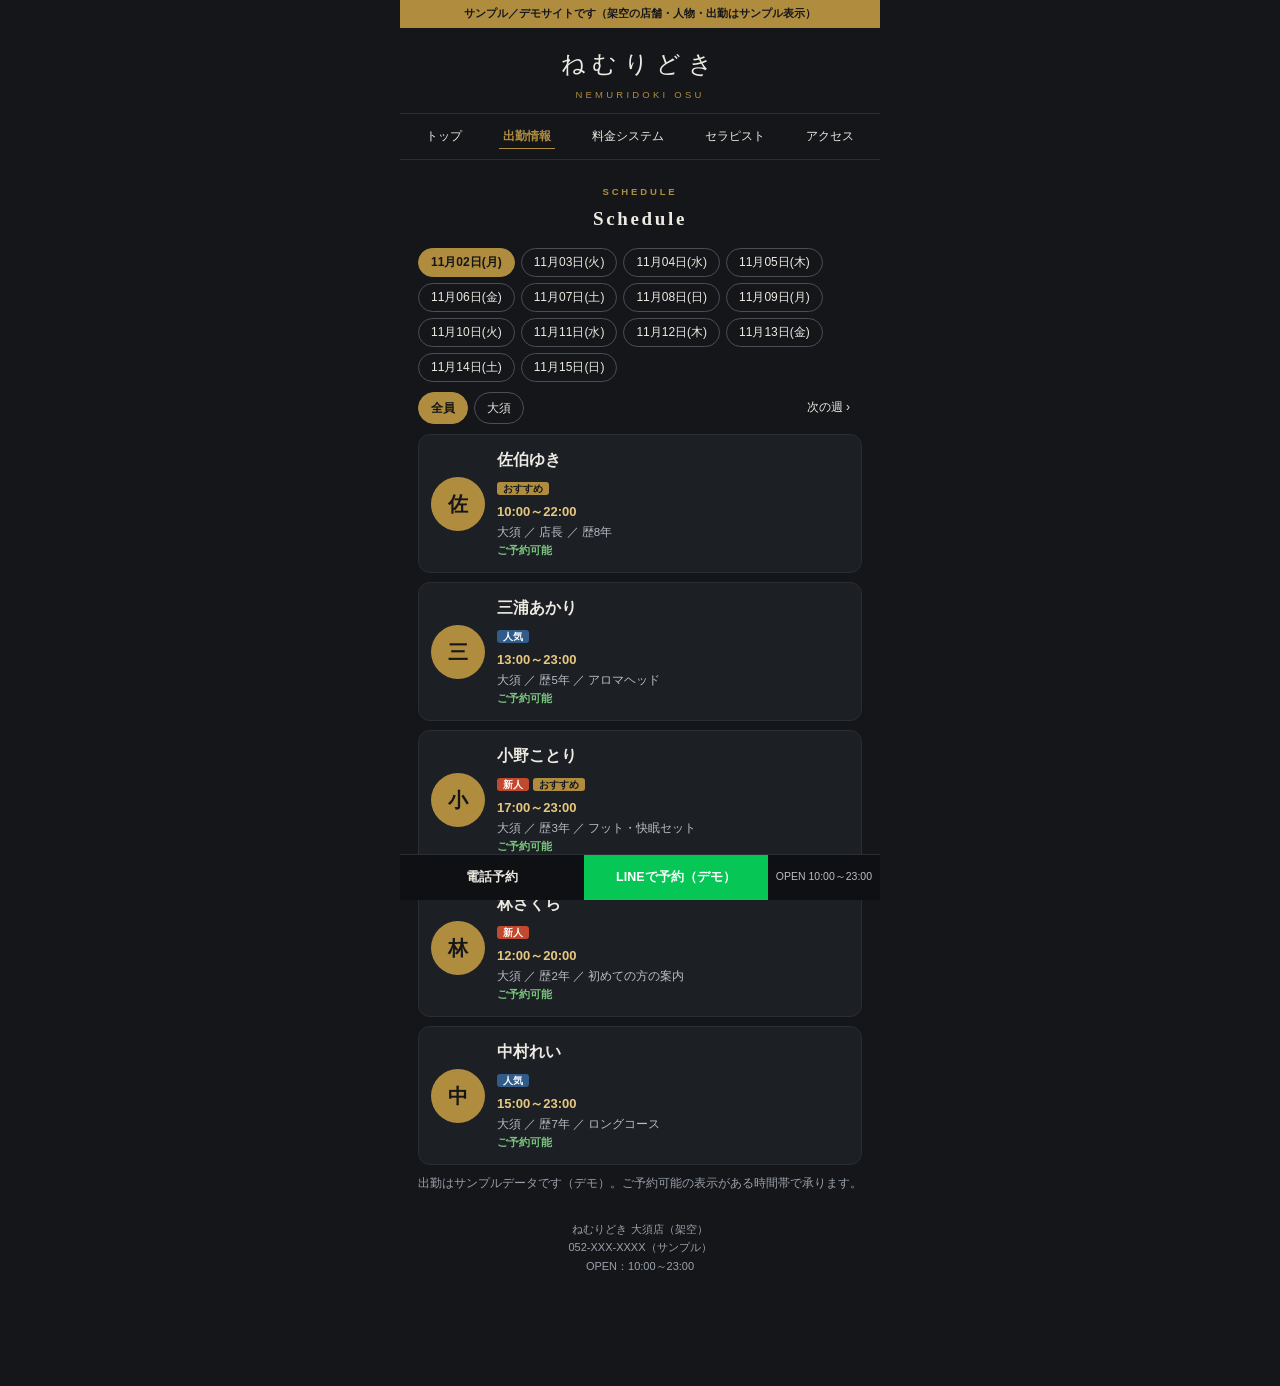
==== schedule.html @ 0ab3f59b "Build Hideaways-goal replica with Osu text (fictional demo)" ====
<!DOCTYPE html><html lang="ja"><head><meta charset="UTF-8"><meta name="viewport" content="width=device-width,initial-scale=1">
<title>出勤情報｜大須のメンズエステ【ねむりどき 大須店】（デモ）</title><link rel="stylesheet" href="style.css"></head><body>
<div class="demo">サンプル／デモサイトです（架空の店舗・人物・出勤はサンプル表示）</div>
<header class="top"><div class="logo">ねむりどき<small>NEMURIDOKI OSU</small></div></header>
<nav class="main"><a href="index.html">トップ</a><a href="schedule.html" class="on">出勤情報</a><a href="system.html">料金システム</a><a href="therapist.html">セラピスト</a><a href="index.html#access">アクセス</a></nav>
<section><h2 class="sec"><small>SCHEDULE</small>Schedule</h2>
<div class="tabs" id="dates"></div>
<div class="tabs"><span class="on">全員</span><span>大須</span><span style="margin-left:auto;border:none">次の週 ›</span></div>
<div id="list"></div>
<p class="note">出勤はサンプルデータです（デモ）。ご予約可能の表示がある時間帯で承ります。</p>
</section>
<footer>ねむりどき 大須店（架空）<br>052-XXX-XXXX（サンプル）<br>OPEN：10:00～23:00</footer>
<div class="bar"><a href="tel:0520000000">電話予約</a><a class="line" href="#">LINEで予約（デモ）</a><span class="open">OPEN 10:00～23:00</span></div>
<script>
const STAFF=[
 {n:"佐伯ゆき",ini:"佐",base:"10:00～22:00",badges:["rec"],prof:"店長 ／ 歴8年"},
 {n:"三浦あかり",ini:"三",base:"13:00～23:00",badges:["pop"],prof:"歴5年 ／ アロマヘッド"},
 {n:"小野ことり",ini:"小",base:"17:00～23:00",badges:["new","rec"],prof:"歴3年 ／ フット・快眠セット"},
 {n:"高田まな",ini:"高",base:"11:00～21:00",badges:["rec"],prof:"歴6年 ／ 首・肩の集中ケア"},
 {n:"林さくら",ini:"林",base:"12:00～20:00",badges:["new"],prof:"歴2年 ／ 初めての方の案内"},
 {n:"中村れい",ini:"中",base:"15:00～23:00",badges:["pop"],prof:"歴7年 ／ ロングコース"}
];
const B={new:'<span class="bdg new">新人</span>',rec:'<span class="bdg rec">おすすめ</span>',pop:'<span class="bdg pop">人気</span>'};
const WD=["日","月","火","水","木","金","土"];
const start=new Date(2026,10,2);
const dates=[...Array(14)].map((_,i)=>{const d=new Date(start);d.setDate(d.getDate()+i);return d});
const tabs=document.getElementById("dates");
dates.forEach((d,i)=>{const b=document.createElement("button");b.textContent=`${d.getMonth()+1}月${String(d.getDate()).padStart(2,"0")}日(${WD[d.getDay()]})`;if(i===0)b.className="on";b.onclick=()=>{[...tabs.children].forEach(c=>c.className="");b.className="on";render(i)};tabs.appendChild(b)});
function render(di){
 const list=STAFF.filter((s,si)=>(si+di)%4!==3).map(s=>`<div class="tcard"><div class="av">${s.ini}</div><div><h3>${s.n}</h3>${s.badges.map(b=>B[b]).join("")}<div class="tm">${s.base}</div><p>大須 ／ ${s.prof}</p><div class="st">ご予約可能</div></div></div>`).join("");
 document.getElementById("list").innerHTML=list;
}
render(0);
</script>
</body></html>
---- style.css ----
*{margin:0;padding:0;box-sizing:border-box}
body{font-family:"Hiragino Kaku Gothic ProN",sans-serif;background:#14161A;color:#EDEAE2;max-width:480px;margin:0 auto;line-height:1.7}
img{display:block;width:100%}
a{color:inherit}
.demo{background:#B08D3E;color:#14161A;font-size:10.5px;font-weight:700;text-align:center;padding:5px 8px}
header.top{padding:16px 18px 10px;text-align:center;border-bottom:1px solid #2A2D33}
.logo{font-family:"Hiragino Mincho ProN",serif;font-size:24px;letter-spacing:.28em}
.logo small{display:block;font-family:"Hiragino Kaku Gothic ProN",sans-serif;font-size:9.5px;letter-spacing:.34em;color:#B08D3E;margin-top:2px}
nav.main{display:flex;justify-content:space-around;padding:10px 6px;border-bottom:1px solid #2A2D33;font-size:12px}
nav.main a{text-decoration:none;padding:2px 4px}
nav.main a.on{color:#B08D3E;font-weight:700;border-bottom:1px solid #B08D3E}
.fv{position:relative}
.fv img{height:300px;object-fit:cover}
.fv .veil{position:absolute;inset:0;background:linear-gradient(180deg,rgba(20,22,26,.25),rgba(20,22,26,.88))}
.fv .txt{position:absolute;left:20px;right:20px;bottom:16px}
.fv h1{font-family:"Hiragino Mincho ProN",serif;font-size:23px;line-height:1.6;font-weight:600}
.fv p{font-size:11.5px;opacity:.9;margin-top:6px}
section{padding:24px 18px 4px}
h2.sec{font-family:"Hiragino Mincho ProN",serif;font-size:19px;letter-spacing:.14em;text-align:center;margin-bottom:12px}
h2.sec small{display:block;font-family:"Hiragino Kaku Gothic ProN",sans-serif;font-size:9.5px;letter-spacing:.3em;color:#B08D3E;margin-bottom:3px}
.slider{display:flex;gap:8px;overflow:hidden}
.slider img{width:32.5%;height:86px;object-fit:cover;border-radius:6px;flex:none}
.topic{display:flex;gap:10px;padding:9px 2px;border-bottom:1px solid #2A2D33;font-size:12.5px}
.topic .d{color:#B08D3E;font-size:11px;white-space:nowrap}
.topic .tag{font-size:10px;border:1px solid #4A4E57;border-radius:3px;padding:0 5px;color:#B9BDC6}
.pickup{display:flex;flex-wrap:wrap;gap:6px;justify-content:center}
.pickup span{border:1px solid #4A4E57;border-radius:999px;padding:4px 11px;font-size:12px}
.tabs{display:flex;gap:6px;flex-wrap:wrap;margin-bottom:10px}
.tabs button,.tabs span{border:1px solid #4A4E57;background:transparent;color:#EDEAE2;border-radius:999px;padding:5px 12px;font-size:12px;cursor:pointer}
.tabs .on{background:#B08D3E;border-color:#B08D3E;color:#14161A;font-weight:700}
.tcard{display:flex;gap:12px;background:#1C1F24;border:1px solid #2A2D33;border-radius:12px;padding:12px;margin-top:9px;align-items:center}
.av{width:54px;height:54px;border-radius:50%;background:#B08D3E;color:#14161A;display:flex;align-items:center;justify-content:center;font-size:20px;font-weight:700;flex:none;font-family:"Hiragino Mincho ProN",serif}
.tcard h3{font-size:15.5px}
.tcard .tm{font-size:13px;font-weight:700;color:#E8C87E}
.tcard p{font-size:11.5px;color:#B9BDC6}
.bdg{font-size:9.5px;font-weight:900;border-radius:3px;padding:1px 6px;margin-right:4px}
.bdg.new{background:#C2492E;color:#fff}.bdg.rec{background:#B08D3E;color:#14161A}.bdg.pop{background:#315C8A;color:#fff}
.st{font-size:10.5px;font-weight:700;color:#7BC47F}
.more{display:block;text-align:center;margin-top:12px;font-size:12.5px;color:#E8C87E;text-decoration:none}
.credit{background:#1C1F24;border:1px solid #2A2D33;border-radius:12px;padding:14px;font-size:12.5px;color:#D8D4C9}
.credit b{color:#EDEAE2}
.concept{font-size:13px;line-height:2.1;color:#D8D4C9}
.concept .ck{color:#E8C87E;font-weight:700}
.room{border-top:1px solid #2A2D33;padding:14px 2px}
.room h3{font-family:"Hiragino Mincho ProN",serif;font-size:16px;margin-bottom:4px}
.room p{font-size:12.5px;color:#B9BDC6}
.room .tel{font-size:13px;color:#EDEAE2;margin-top:4px}
table.sys{width:100%;border-collapse:collapse;margin-top:8px}
table.sys td{padding:9px 4px;border-bottom:1px solid #2A2D33;font-size:13.5px}
table.sys td:last-child{text-align:right;font-weight:700}
.tier{font-family:"Hiragino Mincho ProN",serif;font-size:17px;margin-top:18px;color:#E8C87E}
.tier small{display:block;font-family:"Hiragino Kaku Gothic ProN",sans-serif;font-size:11px;color:#B9BDC6;letter-spacing:0}
.promise{font-size:11.5px;color:#B08D3E;font-weight:700}
.note{font-size:11.5px;color:#9AA0AA;margin-top:8px;line-height:1.8}
footer{padding:22px 18px 110px;text-align:center;font-size:11px;color:#9AA0AA}
.bar{position:fixed;left:0;right:0;bottom:0;max-width:480px;margin:0 auto;display:flex;background:#0E1013;border-top:1px solid #2A2D33;z-index:5}
.bar a{flex:1;text-align:center;padding:12px 4px;font-size:12.5px;font-weight:700;text-decoration:none}
.bar a.line{background:#06C755;color:#fff}
.bar .open{align-self:center;font-size:10.5px;color:#B9BDC6;padding:0 8px;white-space:nowrap}
.hidden{display:none}
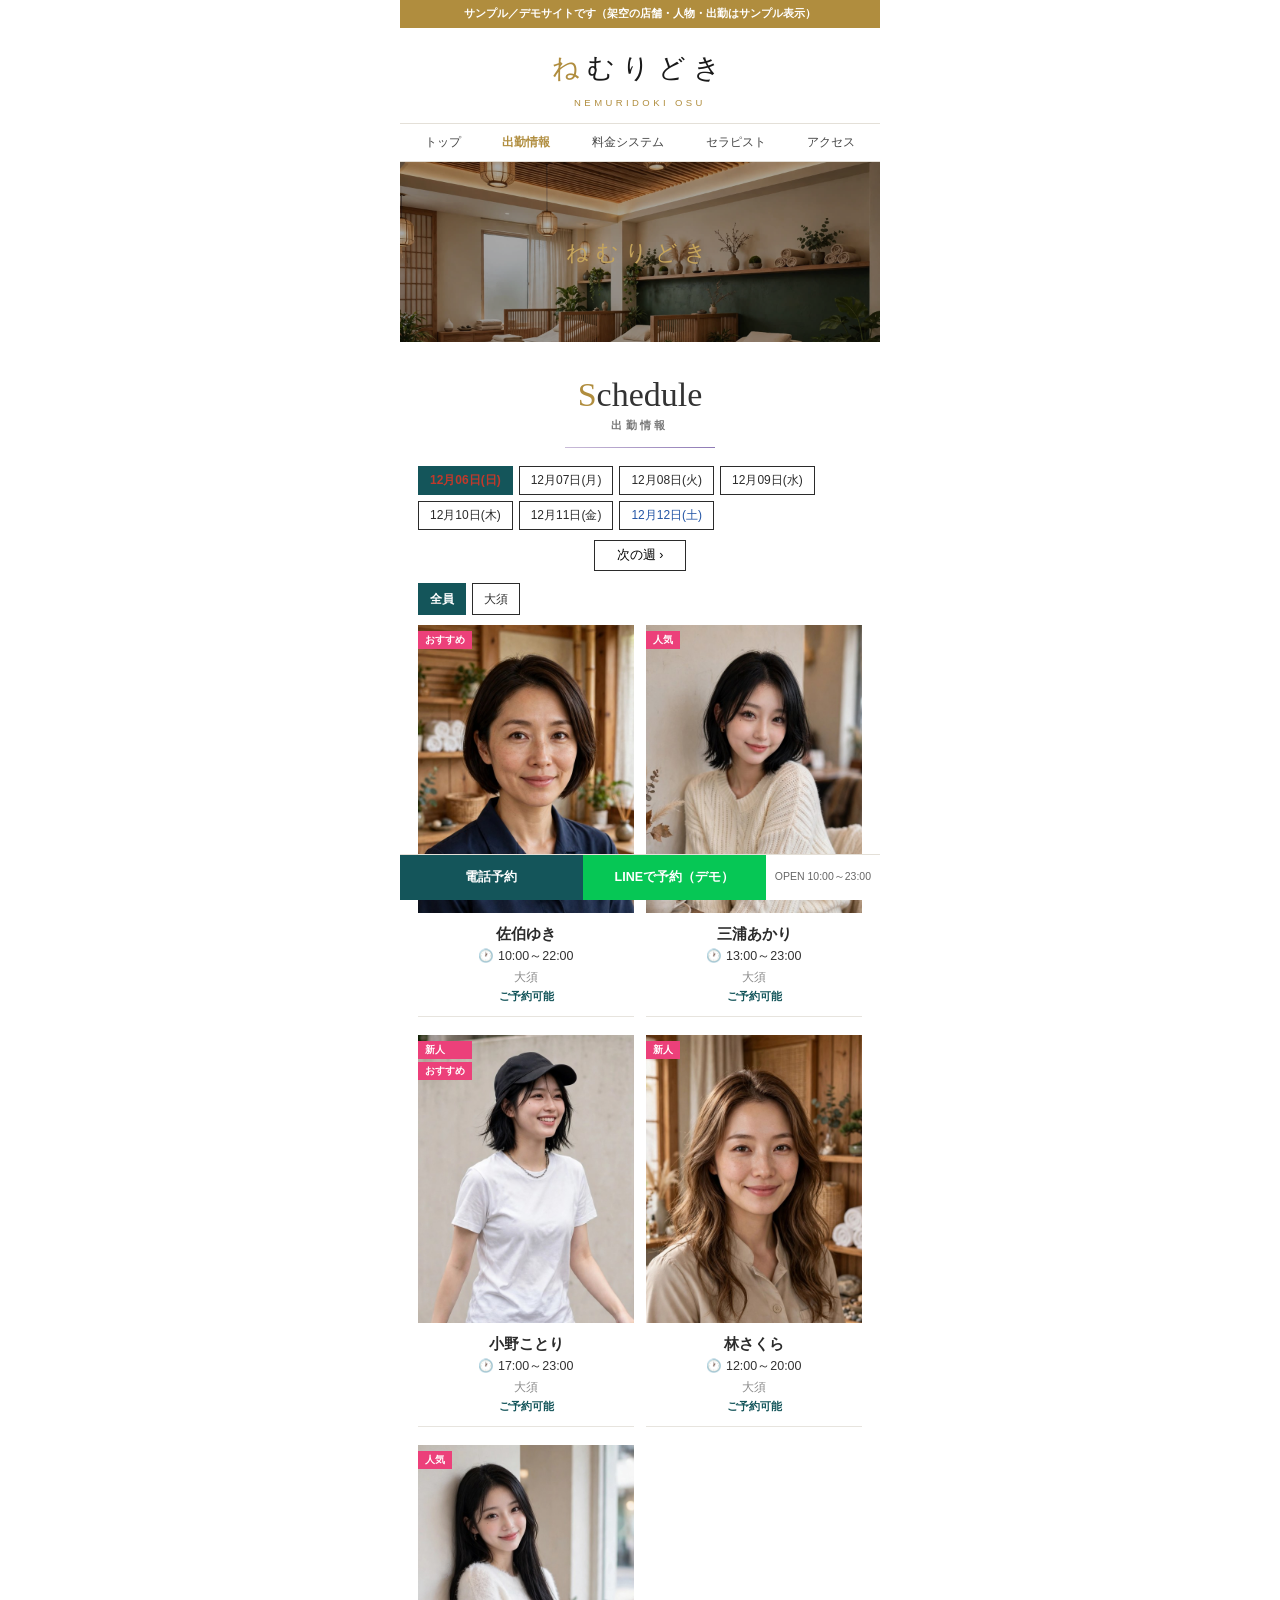
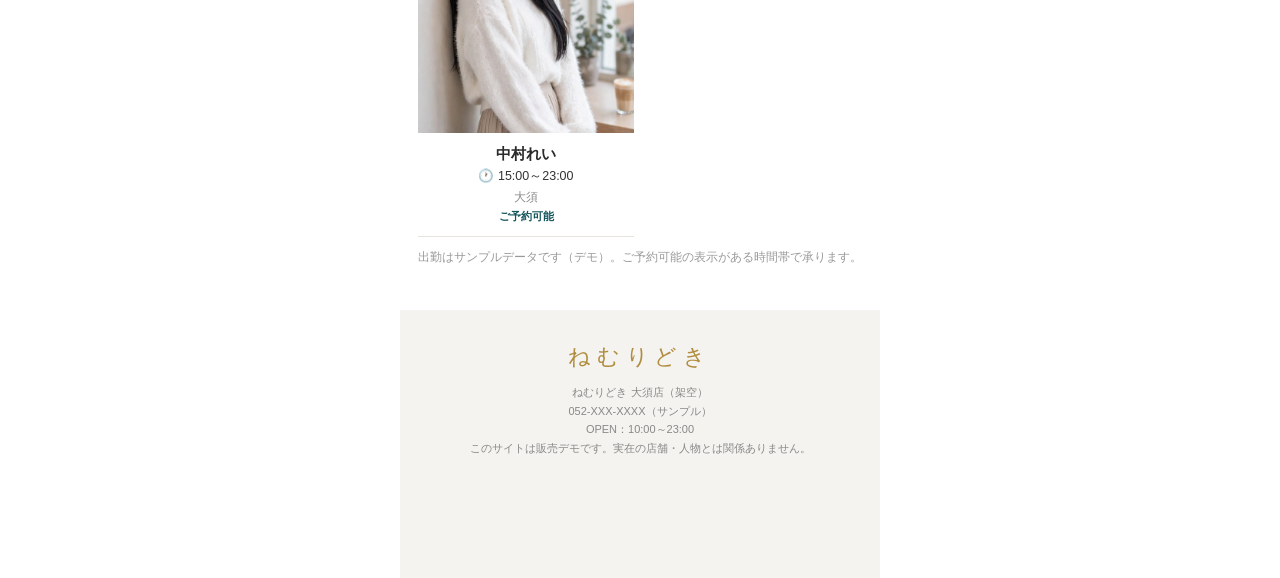
==== commit 6c5d7496: "Rebuild v2: match goal visuals (light theme, script headings, 3:4 photo cards, pink badges); staff p" ====
--- a/schedule.html
+++ b/schedule.html
@@ -1,35 +1,41 @@
-<!DOCTYPE html><html lang="ja"><head><meta charset="UTF-8"><meta name="viewport" content="width=device-width,initial-scale=1">
-<title>出勤情報｜大須のメンズエステ【ねむりどき 大須店】（デモ）</title><link rel="stylesheet" href="style.css"></head><body>
-<div class="demo">サンプル／デモサイトです（架空の店舗・人物・出勤はサンプル表示）</div>
-<header class="top"><div class="logo">ねむりどき<small>NEMURIDOKI OSU</small></div></header>
+<!DOCTYPE html><html lang="ja"><head><meta charset="UTF-8"><meta name="viewport" content="width=device-width,initial-scale=1"><title>出勤情報｜大須のメンズエステ【ねむりどき 大須店】（デモ）</title><link rel="stylesheet" href="style.css"></head><body>
+<div class="demo">サンプル／デモサイトです（架空の店舗・人物・出勤はサンプル表示）</div><div id="splash"><div class="lg">ねむりどき<small>NEMURIDOKI OSU</small></div></div><header class="top"><div class="logo"><span class="g">ね</span>むりどき<small>NEMURIDOKI OSU</small></div></header>
 <nav class="main"><a href="index.html">トップ</a><a href="schedule.html" class="on">出勤情報</a><a href="system.html">料金システム</a><a href="therapist.html">セラピスト</a><a href="index.html#access">アクセス</a></nav>
-<section><h2 class="sec"><small>SCHEDULE</small>Schedule</h2>
+<div class="banner"><img src="img/interior.jpg"><div class="veil"></div><div class="lg">ねむりどき</div></div>
+<section><h2 class="sec"><span class="en">Schedule</span><span class="ja">出勤情報</span></h2>
 <div class="tabs" id="dates"></div>
-<div class="tabs"><span class="on">全員</span><span>大須</span><span style="margin-left:auto;border:none">次の週 ›</span></div>
-<div id="list"></div>
+<button class="nextweek" id="nextweek">次の週 ›</button>
+<div class="tabs"><span class="on">全員</span><span>大須</span></div>
+<div class="grid" id="list"></div>
 <p class="note">出勤はサンプルデータです（デモ）。ご予約可能の表示がある時間帯で承ります。</p>
 </section>
-<footer>ねむりどき 大須店（架空）<br>052-XXX-XXXX（サンプル）<br>OPEN：10:00～23:00</footer>
+<footer><div class="fl">ねむりどき</div>ねむりどき 大須店（架空）<br>052-XXX-XXXX（サンプル）<br>OPEN：10:00～23:00<br>このサイトは販売デモです。実在の店舗・人物とは関係ありません。</footer>
 <div class="bar"><a href="tel:0520000000">電話予約</a><a class="line" href="#">LINEで予約（デモ）</a><span class="open">OPEN 10:00～23:00</span></div>
+<script src="staff.js"></script>
 <script>
-const STAFF=[
- {n:"佐伯ゆき",ini:"佐",base:"10:00～22:00",badges:["rec"],prof:"店長 ／ 歴8年"},
- {n:"三浦あかり",ini:"三",base:"13:00～23:00",badges:["pop"],prof:"歴5年 ／ アロマヘッド"},
- {n:"小野ことり",ini:"小",base:"17:00～23:00",badges:["new","rec"],prof:"歴3年 ／ フット・快眠セット"},
- {n:"高田まな",ini:"高",base:"11:00～21:00",badges:["rec"],prof:"歴6年 ／ 首・肩の集中ケア"},
- {n:"林さくら",ini:"林",base:"12:00～20:00",badges:["new"],prof:"歴2年 ／ 初めての方の案内"},
- {n:"中村れい",ini:"中",base:"15:00～23:00",badges:["pop"],prof:"歴7年 ／ ロングコース"}
-];
-const B={new:'<span class="bdg new">新人</span>',rec:'<span class="bdg rec">おすすめ</span>',pop:'<span class="bdg pop">人気</span>'};
 const WD=["日","月","火","水","木","金","土"];
-const start=new Date(2026,10,2);
-const dates=[...Array(14)].map((_,i)=>{const d=new Date(start);d.setDate(d.getDate()+i);return d});
+const today=new Date(); today.setHours(0,0,0,0);
+let week=0, sel=0;
 const tabs=document.getElementById("dates");
-dates.forEach((d,i)=>{const b=document.createElement("button");b.textContent=`${d.getMonth()+1}月${String(d.getDate()).padStart(2,"0")}日(${WD[d.getDay()]})`;if(i===0)b.className="on";b.onclick=()=>{[...tabs.children].forEach(c=>c.className="");b.className="on";render(i)};tabs.appendChild(b)});
-function render(di){
- const list=STAFF.filter((s,si)=>(si+di)%4!==3).map(s=>`<div class="tcard"><div class="av">${s.ini}</div><div><h3>${s.n}</h3>${s.badges.map(b=>B[b]).join("")}<div class="tm">${s.base}</div><p>大須 ／ ${s.prof}</p><div class="st">ご予約可能</div></div></div>`).join("");
+function drawTabs(){
+ tabs.innerHTML="";
+ for(let i=0;i<7;i++){
+  const d=new Date(today); d.setDate(d.getDate()+week*7+i);
+  const b=document.createElement("button");
+  b.textContent=`${d.getMonth()+1}月${String(d.getDate()).padStart(2,"0")}日(${WD[d.getDay()]})`;
+  if(d.getDay()===0)b.classList.add("sun"); if(d.getDay()===6)b.classList.add("sat");
+  if(i===sel)b.classList.add("on");
+  b.onclick=()=>{sel=i;drawTabs();render()};
+  tabs.appendChild(b);
+ }
+ document.getElementById("nextweek").textContent = week===0 ? "次の週 ›" : "‹ 前の週";
+}
+document.getElementById("nextweek").onclick=()=>{week=week===0?1:0;sel=0;drawTabs();render()};
+function render(){
+ const di=week*7+sel;
+ const list=STAFF.filter((s,si)=>(si+di)%4!==3).map(s=>{const c=Object.assign({},s,{tm:s.base,ok:true});return cardHTML(c)}).join("");
  document.getElementById("list").innerHTML=list;
 }
-render(0);
+drawTabs(); render();
 </script>
 </body></html>
--- a/style.css
+++ b/style.css
@@ -1,60 +1,84 @@
 *{margin:0;padding:0;box-sizing:border-box}
-body{font-family:"Hiragino Kaku Gothic ProN",sans-serif;background:#14161A;color:#EDEAE2;max-width:480px;margin:0 auto;line-height:1.7}
+body{font-family:"Hiragino Kaku Gothic ProN",sans-serif;background:#fff;color:#2B2B2B;max-width:480px;margin:0 auto;line-height:1.7}
 img{display:block;width:100%}
 a{color:inherit}
-.demo{background:#B08D3E;color:#14161A;font-size:10.5px;font-weight:700;text-align:center;padding:5px 8px}
-header.top{padding:16px 18px 10px;text-align:center;border-bottom:1px solid #2A2D33}
-.logo{font-family:"Hiragino Mincho ProN",serif;font-size:24px;letter-spacing:.28em}
-.logo small{display:block;font-family:"Hiragino Kaku Gothic ProN",sans-serif;font-size:9.5px;letter-spacing:.34em;color:#B08D3E;margin-top:2px}
-nav.main{display:flex;justify-content:space-around;padding:10px 6px;border-bottom:1px solid #2A2D33;font-size:12px}
-nav.main a{text-decoration:none;padding:2px 4px}
-nav.main a.on{color:#B08D3E;font-weight:700;border-bottom:1px solid #B08D3E}
+.demo{background:#B08D3E;color:#fff;font-size:10.5px;font-weight:700;text-align:center;padding:5px 8px}
+#splash{position:fixed;inset:0;background:#111;z-index:50;display:flex;align-items:center;justify-content:center;transition:opacity .6s}
+#splash .lg{font-family:"Hiragino Mincho ProN",serif;color:#C6A55C;font-size:30px;letter-spacing:.3em;text-align:center}
+#splash .lg small{display:block;font-size:10px;letter-spacing:.4em;margin-top:6px}
+header.top{padding:18px 18px 12px;text-align:center}
+.logo{font-family:"Hiragino Mincho ProN",serif;font-size:27px;letter-spacing:.26em;color:#1a1a1a}
+.logo .g{color:#B08D3E}
+.logo small{display:block;font-family:"Hiragino Kaku Gothic ProN",sans-serif;font-size:9.5px;letter-spacing:.36em;color:#B08D3E;margin-top:3px}
+nav.main{display:flex;justify-content:space-around;border-top:1px solid #E4E0D8;border-bottom:1px solid #E4E0D8;padding:9px 4px;font-size:11.5px;background:#fff}
+nav.main a{text-decoration:none;color:#444}
+nav.main a.on{color:#B08D3E;font-weight:700}
 .fv{position:relative}
-.fv img{height:300px;object-fit:cover}
-.fv .veil{position:absolute;inset:0;background:linear-gradient(180deg,rgba(20,22,26,.25),rgba(20,22,26,.88))}
-.fv .txt{position:absolute;left:20px;right:20px;bottom:16px}
-.fv h1{font-family:"Hiragino Mincho ProN",serif;font-size:23px;line-height:1.6;font-weight:600}
-.fv p{font-size:11.5px;opacity:.9;margin-top:6px}
-section{padding:24px 18px 4px}
-h2.sec{font-family:"Hiragino Mincho ProN",serif;font-size:19px;letter-spacing:.14em;text-align:center;margin-bottom:12px}
-h2.sec small{display:block;font-family:"Hiragino Kaku Gothic ProN",sans-serif;font-size:9.5px;letter-spacing:.3em;color:#B08D3E;margin-bottom:3px}
+.fv img{height:78vh;min-height:480px;object-fit:cover;object-position:top}
+.fv .veil{position:absolute;inset:0;background:rgba(10,10,10,.38)}
+.fv .lg{position:absolute;inset:0;display:flex;flex-direction:column;align-items:center;justify-content:flex-end;padding-bottom:13%;color:#C6A55C;font-family:"Hiragino Mincho ProN",serif}
+.fv .lg .mark{font-size:15px;letter-spacing:.5em;border:1px solid #C6A55C;border-radius:50%;width:64px;height:64px;display:flex;align-items:center;justify-content:center;padding-left:.5em}
+.fv .lg .nm{font-size:34px;letter-spacing:.3em;margin-top:16px;padding-left:.3em}
+.fv .lg .en{font-size:10px;letter-spacing:.44em;margin-top:6px;font-family:"Hiragino Kaku Gothic ProN",sans-serif}
+.fv .rule{width:120px;height:1px;background:#C6A55C;margin-top:14px}
+.banner{position:relative}
+.banner img{height:180px;object-fit:cover;object-position:top}
+.banner .veil{position:absolute;inset:0;background:rgba(10,10,10,.35)}
+.banner .lg{position:absolute;inset:0;display:flex;align-items:center;justify-content:center;color:#C6A55C;font-family:"Hiragino Mincho ProN",serif;font-size:22px;letter-spacing:.3em}
+section{padding:34px 18px 6px}
+h2.sec{text-align:center;margin-bottom:18px}
+h2.sec .en{font-family:"Great Vibes","Snell Roundhand","Segoe Script",cursive;font-size:34px;font-weight:400;color:#333;display:block;line-height:1.1}
+h2.sec .en::first-letter{color:#B08D3E}
+h2.sec .ja{font-size:11px;letter-spacing:.3em;color:#777;display:block;margin-top:2px}
+h2.sec::after{content:"";display:block;width:150px;height:1px;background:linear-gradient(90deg,#C9BBD8,#8E7AB5);margin:12px auto 0}
 .slider{display:flex;gap:8px;overflow:hidden}
-.slider img{width:32.5%;height:86px;object-fit:cover;border-radius:6px;flex:none}
-.topic{display:flex;gap:10px;padding:9px 2px;border-bottom:1px solid #2A2D33;font-size:12.5px}
-.topic .d{color:#B08D3E;font-size:11px;white-space:nowrap}
-.topic .tag{font-size:10px;border:1px solid #4A4E57;border-radius:3px;padding:0 5px;color:#B9BDC6}
-.pickup{display:flex;flex-wrap:wrap;gap:6px;justify-content:center}
-.pickup span{border:1px solid #4A4E57;border-radius:999px;padding:4px 11px;font-size:12px}
+.slider img{width:32.5%;height:92px;object-fit:cover;flex:none}
+.topic{display:flex;gap:10px;padding:10px 2px;border-bottom:1px solid #E7E4DE;font-size:12.5px;align-items:baseline}
+.topic .d{color:#888;font-size:11px;white-space:nowrap}
+.topic .tag{font-size:10px;background:#14555A;color:#fff;padding:1px 7px;white-space:nowrap}
+.grid{display:grid;grid-template-columns:1fr 1fr;gap:18px 12px}
+.card{text-align:center;padding-bottom:10px;border-bottom:1px solid #E7E4DE}
+.card .ph{position:relative}
+.card .ph img{aspect-ratio:3/4;object-fit:cover;object-position:top}
+.bdg{position:absolute;left:0;display:flex;flex-direction:column;gap:3px;top:6px}
+.bdg i{font-style:normal;background:#EC407A;color:#fff;font-size:9.5px;font-weight:700;padding:1px 7px;text-align:left}
+.card .nm{font-size:15px;font-weight:700;margin-top:8px}
+.card .tm{font-size:12.5px;color:#333}
+.card .rm{font-size:11.5px;color:#888}
+.card .st{font-size:11px;font-weight:700;color:#14555A}
+.card .pf{font-size:11px;color:#777;margin-top:3px;line-height:1.6}
+.more{display:block;text-align:center;margin-top:16px;font-size:12.5px;color:#14555A;text-decoration:none;font-weight:700}
+.credit{border:1px solid #E4E0D8;padding:14px;font-size:12.5px;color:#555;text-align:center}
+.credit b{color:#2B2B2B}
+.concept{font-size:13px;line-height:2.1;color:#444}
+.concept .ck{color:#B08D3E;font-weight:700}
+.room{border-top:1px solid #E7E4DE;padding:16px 2px}
+.room h3{font-family:"Hiragino Mincho ProN",serif;font-size:16px;margin-bottom:5px}
+.room p{font-size:12.5px;color:#666}
+.room .tel{font-size:13px;color:#2B2B2B;margin-top:5px;font-weight:700}
 .tabs{display:flex;gap:6px;flex-wrap:wrap;margin-bottom:10px}
-.tabs button,.tabs span{border:1px solid #4A4E57;background:transparent;color:#EDEAE2;border-radius:999px;padding:5px 12px;font-size:12px;cursor:pointer}
-.tabs .on{background:#B08D3E;border-color:#B08D3E;color:#14161A;font-weight:700}
-.tcard{display:flex;gap:12px;background:#1C1F24;border:1px solid #2A2D33;border-radius:12px;padding:12px;margin-top:9px;align-items:center}
-.av{width:54px;height:54px;border-radius:50%;background:#B08D3E;color:#14161A;display:flex;align-items:center;justify-content:center;font-size:20px;font-weight:700;flex:none;font-family:"Hiragino Mincho ProN",serif}
-.tcard h3{font-size:15.5px}
-.tcard .tm{font-size:13px;font-weight:700;color:#E8C87E}
-.tcard p{font-size:11.5px;color:#B9BDC6}
-.bdg{font-size:9.5px;font-weight:900;border-radius:3px;padding:1px 6px;margin-right:4px}
-.bdg.new{background:#C2492E;color:#fff}.bdg.rec{background:#B08D3E;color:#14161A}.bdg.pop{background:#315C8A;color:#fff}
-.st{font-size:10.5px;font-weight:700;color:#7BC47F}
-.more{display:block;text-align:center;margin-top:12px;font-size:12.5px;color:#E8C87E;text-decoration:none}
-.credit{background:#1C1F24;border:1px solid #2A2D33;border-radius:12px;padding:14px;font-size:12.5px;color:#D8D4C9}
-.credit b{color:#EDEAE2}
-.concept{font-size:13px;line-height:2.1;color:#D8D4C9}
-.concept .ck{color:#E8C87E;font-weight:700}
-.room{border-top:1px solid #2A2D33;padding:14px 2px}
-.room h3{font-family:"Hiragino Mincho ProN",serif;font-size:16px;margin-bottom:4px}
-.room p{font-size:12.5px;color:#B9BDC6}
-.room .tel{font-size:13px;color:#EDEAE2;margin-top:4px}
-table.sys{width:100%;border-collapse:collapse;margin-top:8px}
-table.sys td{padding:9px 4px;border-bottom:1px solid #2A2D33;font-size:13.5px}
-table.sys td:last-child{text-align:right;font-weight:700}
-.tier{font-family:"Hiragino Mincho ProN",serif;font-size:17px;margin-top:18px;color:#E8C87E}
-.tier small{display:block;font-family:"Hiragino Kaku Gothic ProN",sans-serif;font-size:11px;color:#B9BDC6;letter-spacing:0}
-.promise{font-size:11.5px;color:#B08D3E;font-weight:700}
-.note{font-size:11.5px;color:#9AA0AA;margin-top:8px;line-height:1.8}
-footer{padding:22px 18px 110px;text-align:center;font-size:11px;color:#9AA0AA}
-.bar{position:fixed;left:0;right:0;bottom:0;max-width:480px;margin:0 auto;display:flex;background:#0E1013;border-top:1px solid #2A2D33;z-index:5}
-.bar a{flex:1;text-align:center;padding:12px 4px;font-size:12.5px;font-weight:700;text-decoration:none}
-.bar a.line{background:#06C755;color:#fff}
-.bar .open{align-self:center;font-size:10.5px;color:#B9BDC6;padding:0 8px;white-space:nowrap}
-.hidden{display:none}
+.tabs button,.tabs span{border:1px solid #2B2B2B;background:#fff;color:#2B2B2B;padding:5px 11px;font-size:12px;cursor:pointer;font-family:inherit}
+.tabs .on{background:#14555A;border-color:#14555A;color:#fff;font-weight:700}
+.tabs .sun{color:#C0392B}.tabs .sat{color:#2456A6}
+.nextweek{display:block;margin:2px auto 12px;border:1px solid #2B2B2B;background:#fff;padding:6px 22px;font-size:12.5px;cursor:pointer;font-family:inherit}
+.filter{border:1px solid #E4E0D8;padding:14px;margin-bottom:18px;font-size:12.5px}
+.filter label{margin-right:14px}
+.filter .row{display:flex;align-items:center;gap:10px;margin-top:10px}
+.filter button{background:#14555A;color:#fff;border:none;padding:7px 26px;font-size:12.5px;cursor:pointer;font-family:inherit}
+.filter .reset{color:#2456A6;font-size:12px;background:none;border:none;cursor:pointer;margin-left:auto}
+.tier{font-family:"Hiragino Mincho ProN",serif;font-size:19px;margin-top:26px;color:#2B2B2B}
+.tier small{display:block;font-family:"Hiragino Kaku Gothic ProN",sans-serif;font-size:11px;color:#888;margin-top:2px}
+.tier::after{content:"";display:block;height:2px;background:linear-gradient(90deg,#C9BBD8,#7A5FA0);margin-top:7px}
+.promise{font-size:11.5px;color:#B08D3E;font-weight:700;margin-top:9px}
+table.sys{width:100%;border-collapse:collapse;margin-top:6px}
+table.sys tr:nth-child(even){background:#F6F5F3}
+table.sys td{padding:10px 8px;border-bottom:1px solid #E0DCE6;font-size:13.5px;border-left:4px solid transparent}
+table.sys tr td:first-child{border-left:4px solid #C9BBD8}
+table.sys td:last-child{text-align:right;font-weight:700;border-left:none}
+.note{font-size:11.5px;color:#999;margin-top:10px;line-height:1.8}
+footer{background:#F4F3F0;padding:28px 18px 120px;text-align:center;font-size:11px;color:#888;margin-top:36px}
+footer .fl{font-family:"Hiragino Mincho ProN",serif;font-size:22px;letter-spacing:.26em;color:#B08D3E;margin-bottom:8px}
+.bar{position:fixed;left:0;right:0;bottom:0;max-width:480px;margin:0 auto;display:flex;background:#fff;border-top:1px solid #E4E0D8;z-index:5}
+.bar a{flex:1;text-align:center;padding:12px 4px;font-size:12.5px;font-weight:700;text-decoration:none;color:#fff;background:#14555A}
+.bar a.line{background:#06C755}
+.bar .open{align-self:center;font-size:10.5px;color:#666;padding:0 9px;white-space:nowrap}
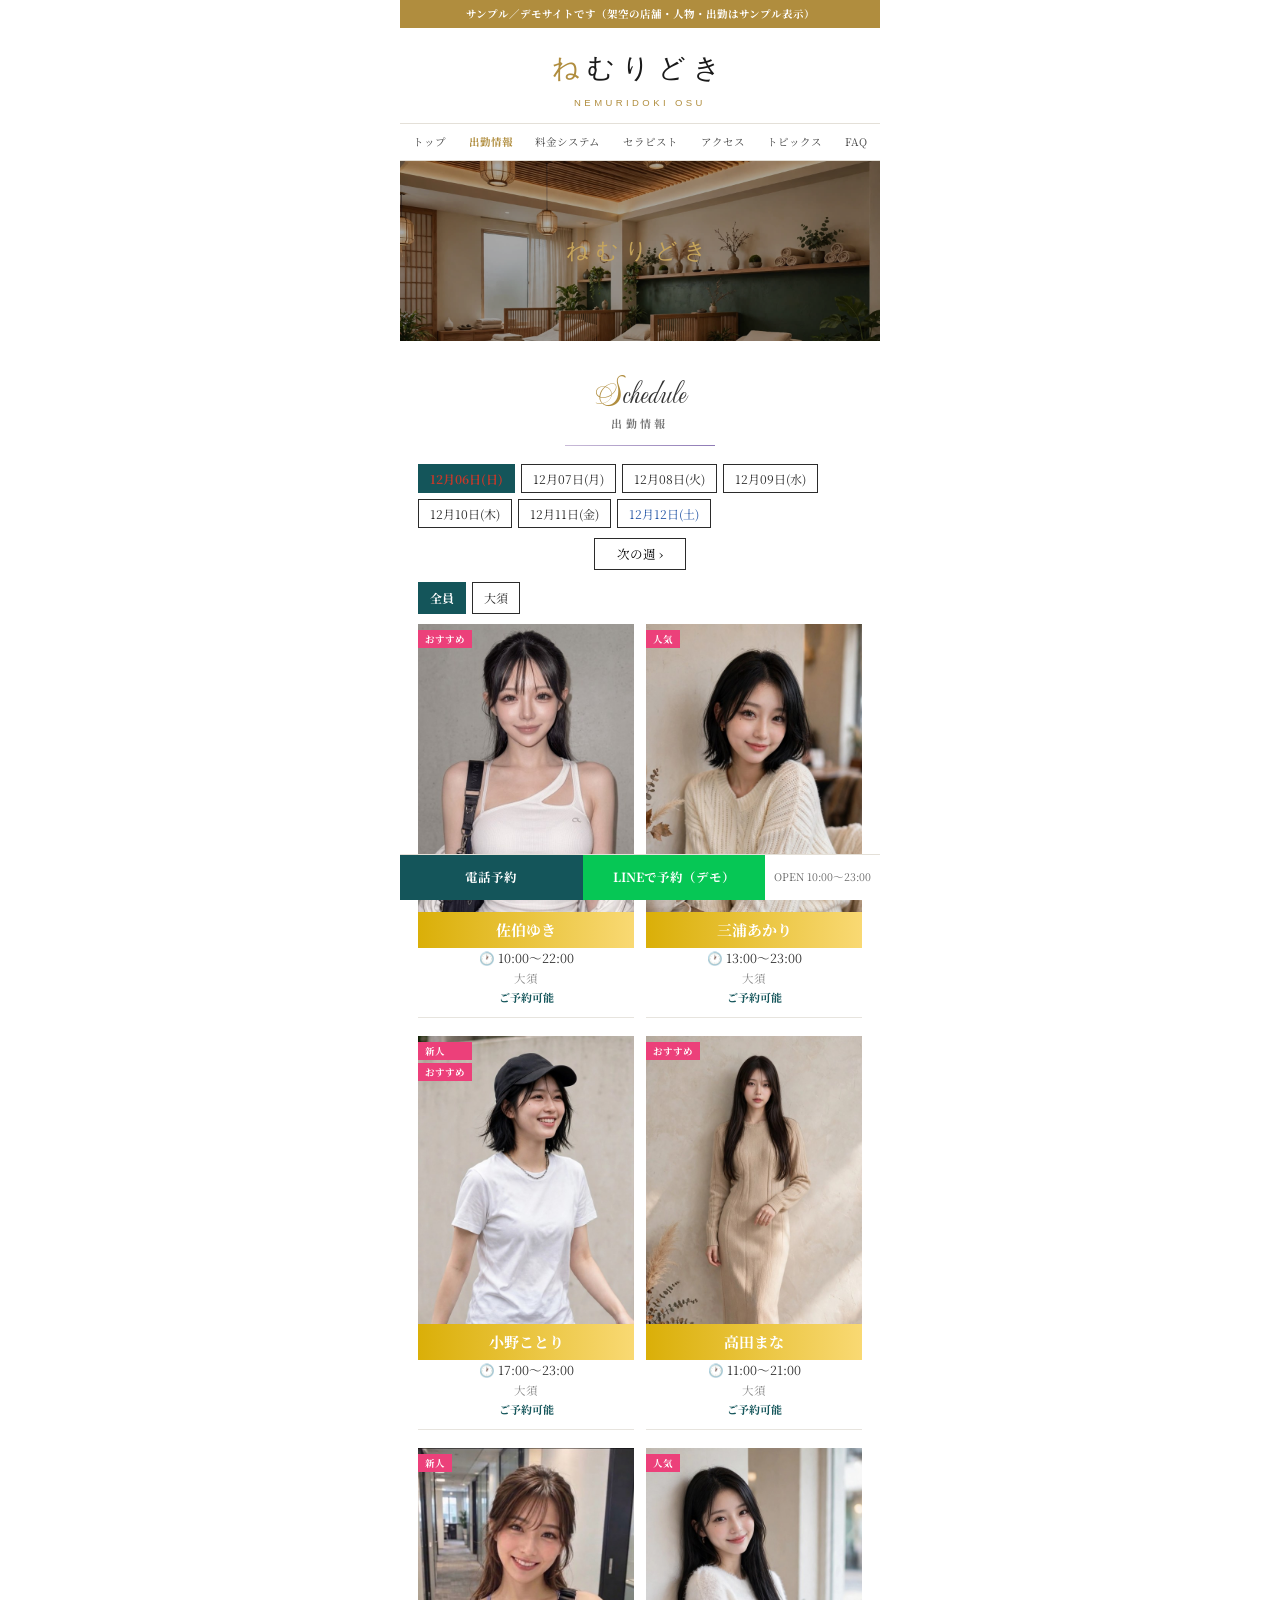
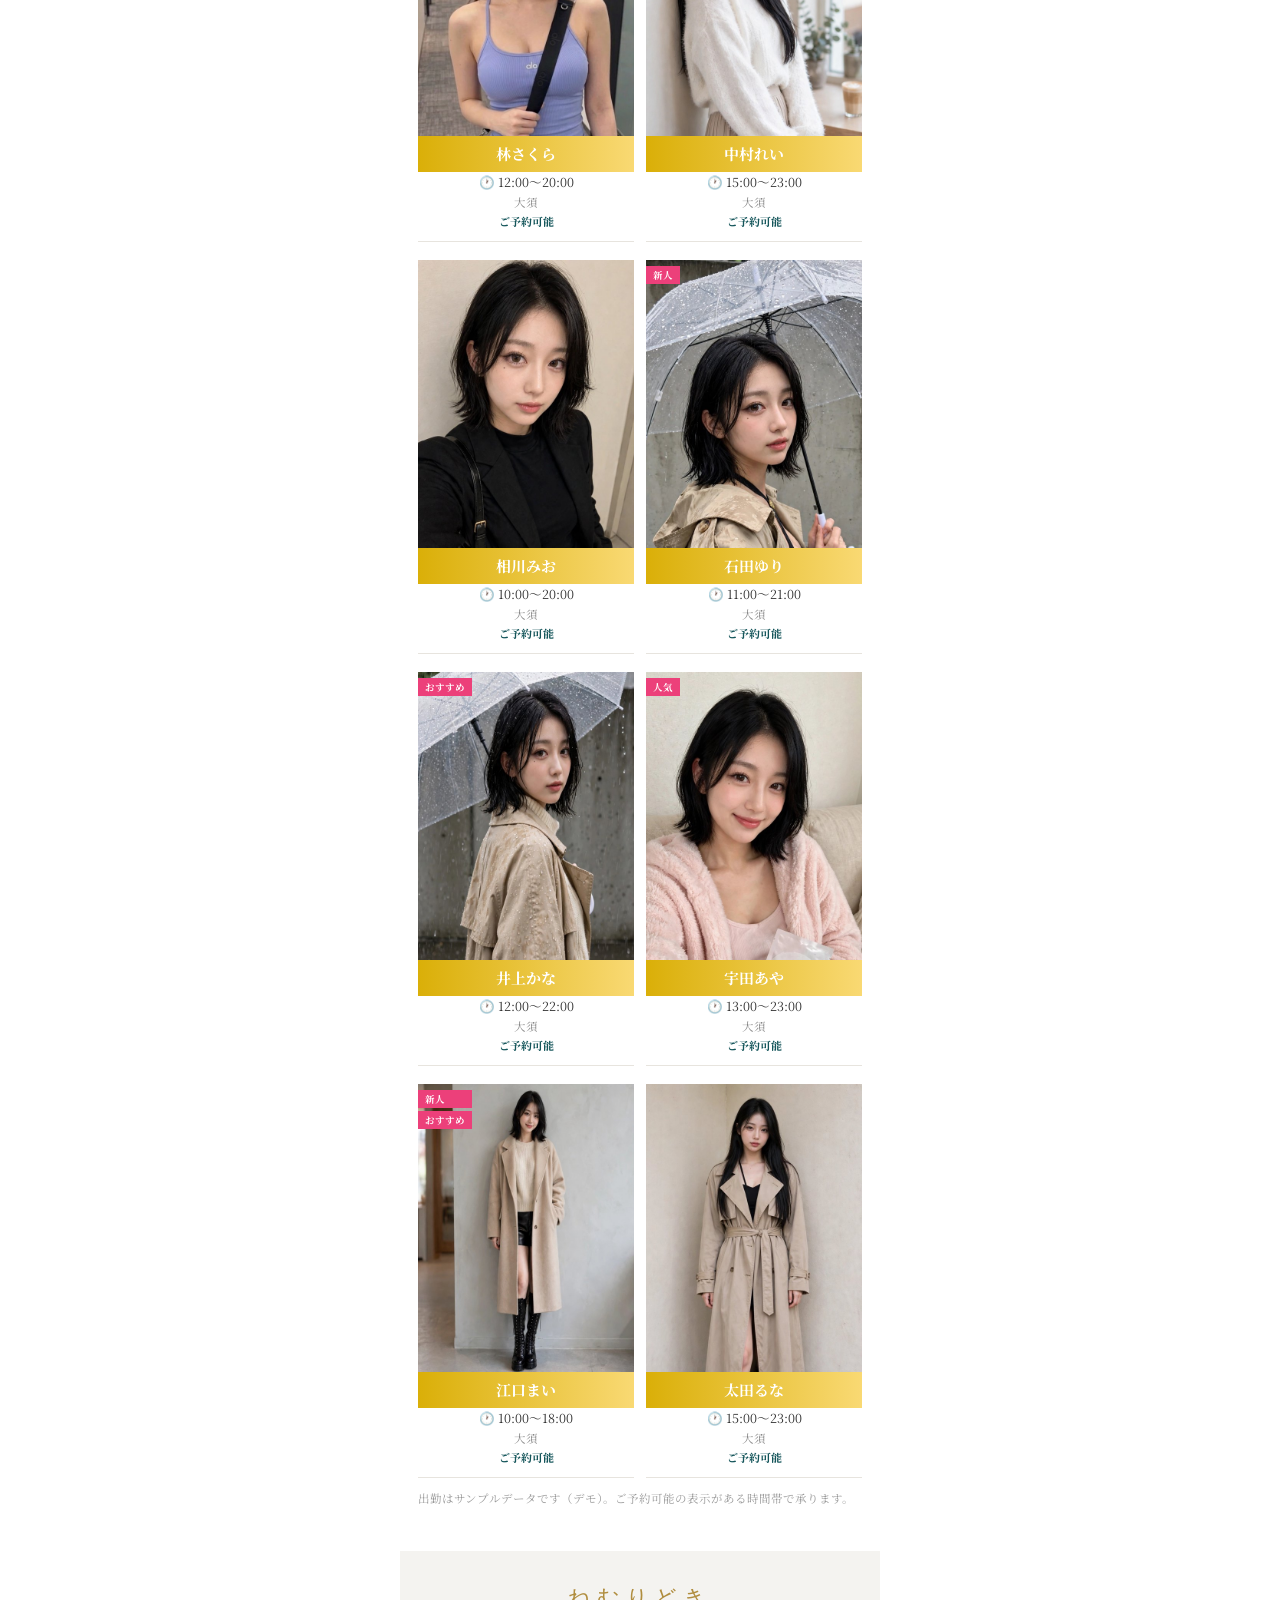
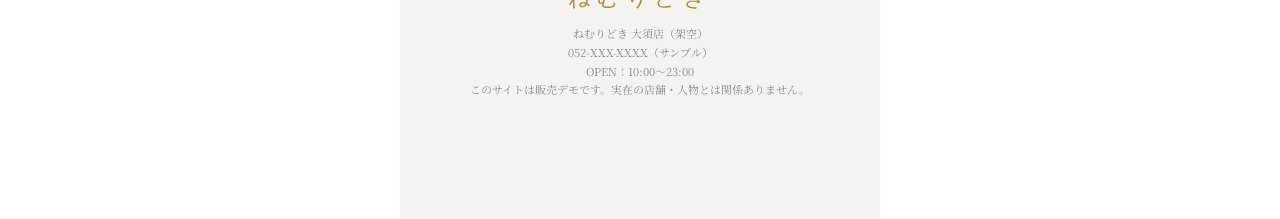
==== commit 26d4b70f: "Preview v3: align page set with goal (access/faq/topics/profile) + check2 fixes (Mincho body, Mea Cu" ====
--- a/schedule.html
+++ b/schedule.html
@@ -1,6 +1,6 @@
-<!DOCTYPE html><html lang="ja"><head><meta charset="UTF-8"><meta name="viewport" content="width=device-width,initial-scale=1"><title>出勤情報｜大須のメンズエステ【ねむりどき 大須店】（デモ）</title><link rel="stylesheet" href="style.css"></head><body>
+<!DOCTYPE html><html lang="ja"><head><meta charset="UTF-8"><meta name="viewport" content="width=device-width,initial-scale=1"><title>出勤情報｜大須のメンズエステ【ねむりどき 大須店】（デモ）</title><link rel="stylesheet" href="style.css"><link rel="preconnect" href="https://fonts.googleapis.com"><link href="https://fonts.googleapis.com/css2?family=Mea+Culpa&family=Noto+Serif+JP:wght@400;700&display=swap" rel="stylesheet"></head><body>
 <div class="demo">サンプル／デモサイトです（架空の店舗・人物・出勤はサンプル表示）</div><div id="splash"><div class="lg">ねむりどき<small>NEMURIDOKI OSU</small></div></div><header class="top"><div class="logo"><span class="g">ね</span>むりどき<small>NEMURIDOKI OSU</small></div></header>
-<nav class="main"><a href="index.html">トップ</a><a href="schedule.html" class="on">出勤情報</a><a href="system.html">料金システム</a><a href="therapist.html">セラピスト</a><a href="index.html#access">アクセス</a></nav>
+<nav class="main"><a href="index.html">トップ</a><a href="schedule.html" class="on">出勤情報</a><a href="system.html">料金システム</a><a href="therapist.html">セラピスト</a><a href="access.html">アクセス</a><a href="topics.html">トピックス</a><a href="faq.html">FAQ</a></nav>
 <div class="banner"><img src="img/interior.jpg"><div class="veil"></div><div class="lg">ねむりどき</div></div>
 <section><h2 class="sec"><span class="en">Schedule</span><span class="ja">出勤情報</span></h2>
 <div class="tabs" id="dates"></div>
@@ -33,7 +33,8 @@
 document.getElementById("nextweek").onclick=()=>{week=week===0?1:0;sel=0;drawTabs();render()};
 function render(){
  const di=week*7+sel;
- const list=STAFF.filter((s,si)=>(si+di)%4!==3).map(s=>{const c=Object.assign({},s,{tm:s.base,ok:true});return cardHTML(c)}).join("");
+ const start=(di*12)%STAFF.length; const todays=[...Array(12)].map((_,k)=>STAFF[(start+k)%STAFF.length]);
+ const list=todays.map(s=>{const c=Object.assign({},s,{tm:s.base,ok:true});return cardHTML(c)}).join("");
  document.getElementById("list").innerHTML=list;
 }
 drawTabs(); render();
--- a/style.css
+++ b/style.css
@@ -1,5 +1,5 @@
 *{margin:0;padding:0;box-sizing:border-box}
-body{font-family:"Hiragino Kaku Gothic ProN",sans-serif;background:#fff;color:#2B2B2B;max-width:480px;margin:0 auto;line-height:1.7}
+body{font-family:"Noto Serif JP","Hiragino Mincho ProN","Yu Mincho",serif;background:#fff;color:#2B2B2B;max-width:480px;margin:0 auto;line-height:1.7}
 img{display:block;width:100%}
 a{color:inherit}
 .demo{background:#B08D3E;color:#fff;font-size:10.5px;font-weight:700;text-align:center;padding:5px 8px}
@@ -10,7 +10,7 @@
 .logo{font-family:"Hiragino Mincho ProN",serif;font-size:27px;letter-spacing:.26em;color:#1a1a1a}
 .logo .g{color:#B08D3E}
 .logo small{display:block;font-family:"Hiragino Kaku Gothic ProN",sans-serif;font-size:9.5px;letter-spacing:.36em;color:#B08D3E;margin-top:3px}
-nav.main{display:flex;justify-content:space-around;border-top:1px solid #E4E0D8;border-bottom:1px solid #E4E0D8;padding:9px 4px;font-size:11.5px;background:#fff}
+nav.main{display:flex;justify-content:space-around;border-top:1px solid #E4E0D8;border-bottom:1px solid #E4E0D8;padding:9px 2px;font-size:10.5px;background:#fff}
 nav.main a{text-decoration:none;color:#444}
 nav.main a.on{color:#B08D3E;font-weight:700}
 .fv{position:relative}
@@ -27,7 +27,7 @@
 .banner .lg{position:absolute;inset:0;display:flex;align-items:center;justify-content:center;color:#C6A55C;font-family:"Hiragino Mincho ProN",serif;font-size:22px;letter-spacing:.3em}
 section{padding:34px 18px 6px}
 h2.sec{text-align:center;margin-bottom:18px}
-h2.sec .en{font-family:"Great Vibes","Snell Roundhand","Segoe Script",cursive;font-size:34px;font-weight:400;color:#333;display:block;line-height:1.1}
+h2.sec .en{font-family:"Mea Culpa","Snell Roundhand","Segoe Script",cursive;font-size:34px;font-weight:400;color:#333;display:block;line-height:1.1}
 h2.sec .en::first-letter{color:#B08D3E}
 h2.sec .ja{font-size:11px;letter-spacing:.3em;color:#777;display:block;margin-top:2px}
 h2.sec::after{content:"";display:block;width:150px;height:1px;background:linear-gradient(90deg,#C9BBD8,#8E7AB5);margin:12px auto 0}
@@ -37,12 +37,14 @@
 .topic .d{color:#888;font-size:11px;white-space:nowrap}
 .topic .tag{font-size:10px;background:#14555A;color:#fff;padding:1px 7px;white-space:nowrap}
 .grid{display:grid;grid-template-columns:1fr 1fr;gap:18px 12px}
-.card{text-align:center;padding-bottom:10px;border-bottom:1px solid #E7E4DE}
+.card{text-align:center;padding-bottom:10px;border-bottom:1px solid #E7E4DE;display:block;text-decoration:none;color:inherit}
+.card .ph{display:block;position:relative}
+.card .tm,.card .rm,.card .st,.card .pf{display:block}
 .card .ph{position:relative}
 .card .ph img{aspect-ratio:3/4;object-fit:cover;object-position:top}
 .bdg{position:absolute;left:0;display:flex;flex-direction:column;gap:3px;top:6px}
 .bdg i{font-style:normal;background:#EC407A;color:#fff;font-size:9.5px;font-weight:700;padding:1px 7px;text-align:left}
-.card .nm{font-size:15px;font-weight:700;margin-top:8px}
+.card .nm{display:block;font-size:15px;font-weight:700;margin-top:0;padding:5px 2px;color:#fff;background:linear-gradient(90deg,#DAAF08,#F9D973)}
 .card .tm{font-size:12.5px;color:#333}
 .card .rm{font-size:11.5px;color:#888}
 .card .st{font-size:11px;font-weight:700;color:#14555A}
@@ -82,3 +84,16 @@
 .bar a{flex:1;text-align:center;padding:12px 4px;font-size:12.5px;font-weight:700;text-decoration:none;color:#fff;background:#14555A}
 .bar a.line{background:#06C755}
 .bar .open{align-self:center;font-size:10.5px;color:#666;padding:0 9px;white-space:nowrap}
+
+.qa{border-bottom:1px solid #E7E4DE;padding:13px 2px}
+.qa .q{font-weight:700;font-size:14px}
+.qa .q::before{content:"Q. ";color:#B08D3E}
+.qa .a{font-size:12.5px;color:#555;margin-top:5px;line-height:1.9}
+.qa .a::before{content:"A. ";color:#14555A;font-weight:700}
+.mapbox{border:1px solid #E4E0D8;background:#F6F5F3;height:180px;display:flex;align-items:center;justify-content:center;color:#999;font-size:12px;margin-top:10px}
+.prof-hero img{aspect-ratio:3/4;object-fit:cover;object-position:top;max-height:520px}
+.prof-body{padding:18px}
+.prof-body .nm{font-size:20px;font-weight:700;text-align:center;color:#fff;background:linear-gradient(90deg,#DAAF08,#F9D973);padding:7px 2px}
+.prof-body .row{text-align:center;margin-top:10px;font-size:13px}
+.prof-body .pf{font-size:13px;color:#555;line-height:2;margin-top:14px}
+.backlink{display:block;text-align:center;margin-top:18px;color:#14555A;font-weight:700;text-decoration:none;font-size:13px}
